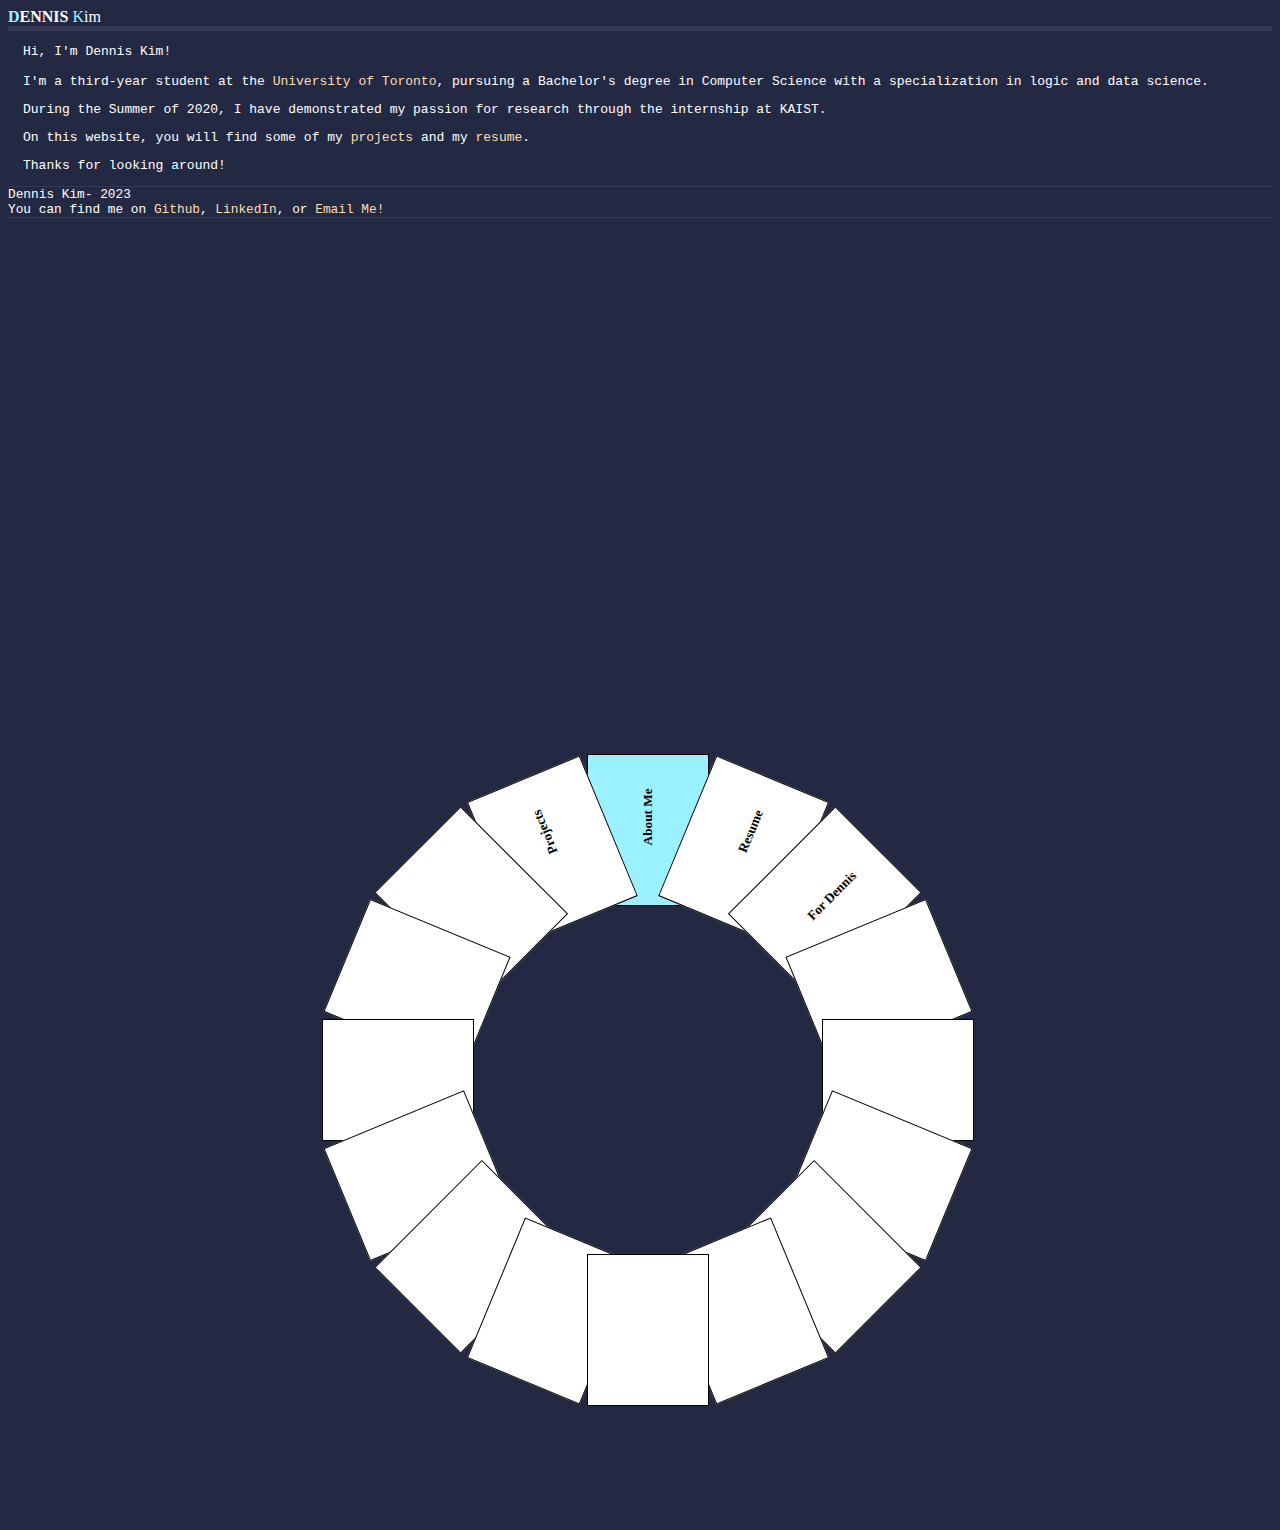
==== index.html @ 71136e2e "Update index.html" ====
<!DOCTYPE HTML>
<html>
	<head>
        
        <link rel="stylesheet" href="style.css" />
        <style>
			body{
				overflow: hidden;
			}
            #wheel .square:nth-child(13) {
                background-color: #9bf1ff;
                z-index: -1;
            }
            #wheel .square:nth-child(12) {
                z-index: 0;
            }
            #wheel .square:nth-child(14) {
                z-index: 0;
            }
            #wheel .square:nth-child(11) {
                z-index: 1;
            }
            #wheel .square:nth-child(15) {
                z-index: 1;
            }
            #wheel .square:nth-child(10) {
                z-index: 2;
            }
            #wheel .square:nth-child(16) {
                z-index: 2;
            }
            #wheel .square:nth-child(9) {
                z-index: 3;
            }
            #wheel .square:nth-child(1) {
                z-index: 3;
            }
            #wheel .square:nth-child(8) {
                z-index: 4;
            }
            #wheel .square:nth-child(2) {
                z-index: 4;
            }
            #wheel .square:nth-child(7) {
                z-index: 5;
            }
            #wheel .square:nth-child(3) {
                z-index: 5;
            }
            #wheel .square:nth-child(6) {
                z-index: 6;
            }
            #wheel .square:nth-child(4) {
                z-index: 6;
            }
            #wheel .square:nth-child(5) {
                z-index: 7;
            }
        </style>
    </head>

    <body>

        <div>
            <strong><a href="./index" class="active">D</a>ENNIS </strong> <span><a href="./index" class="active">K</a>im</span>
        </div>
        <div class="topborder">
              <p>Hi, I'm Dennis Kim! <br><br>I'm a third-year student at the <a rel="noopener noreferrer" target="_blank" href="https://www.utoronto.ca/">University of Toronto</a>, pursuing a Bachelor's degree in Computer Science with a specialization in logic and data science. </p>
              <p>During the Summer of 2020, I have demonstrated my passion for research through the internship at KAIST.</p>
              <p>On this website, you will find some of my <a class="text" href="./projects">projects</a> and my <a class="text" href="./assets/d-kim-resume.pdf">resume</a>.</p>
              <p>Thanks for looking around!</p>
        </div>

        <footer id="footer">
            <ul class="copyright">
                <li>Dennis Kim- 2023</li>
                <li>You can find me on&nbsp <a rel="noopener noreferrer" target="_blank" href='https://github.com/alvolate'>Github</a>, <a rel="noopener noreferrer" target="_blank" href='https://www.linkedin.com/in/taeyang-kim-4b03581b8/'>&nbspLinkedIn</a>, or <a rel="noopener noreferrer" target="_blank" href='mailto:taeyang.kim@mail.utoronto.ca'>&nbspEmail Me!</a></li>

            </ul>
        </footer>
        <div id="wheel">
            <div class="square"></div>
            <div class="square"></div>
            <div class="square"></div>
            <div class="square"></div>
            <div class="square"></div>
            <div class="square"></div>
            <div class="square"></div>
            <div class="square"></div>
            <div class="square"></div>
            <div class="square"></div>
            <div class="square"></div>
            <div class="square" onclick="goToLink('./projects')"><h5>Projects</h5></div>
            <div class="square"onclick="goToLink('./index')"><h5>About Me</h5></div>
            <div class="square" onclick="goToLink('./assets/d-kim-resume.pdf')"><h5>Resume</h5></div>
            <div class="square" onclick="goToLink('/for_me')"><h5>For Dennis</h5></div>
            <div class="square"></div>
        

        </div>

        
        <script>
            var wheel = document.getElementById("wheel");
            
            var isDragging = false;
            var startX = 0;
            var currentX = 0;
            var rotation = 0;
            wheel.addEventListener("mousedown", function(event) {
                isDragging = true;
                startX = event.clientX;
                currentX = event.clientX;
            });

            wheel.addEventListener("mouseup", function(event) {
                isDragging = false;
            });

            wheel.addEventListener("mousemove", function(event) {
                if (isDragging) {
                    var deltaX = event.clientX - currentX;
                    rotation += deltaX;
                    wheel.style.transform = "rotate(" + rotation + "deg)";
                    
                    currentX = event.clientX;
                }
            });

            wheel.addEventListener("animationend", function(event) {
                wheel.style.animation = "none";
            });
            function goToLink(url) {
            window.location.href = url;
            }
</script>
        </script>

    </body>
</html>
---- style.css ----
:root {
    --trans:250px;
}
body{
    background: #242943;

    color: #ffffff;
    
}
p{
    margin-left: 15px;
    margin-right:15px;
    font-family: 'Space Mono', monospace;
    font-size: 13px;
}

h5{
    position: absolute;
    right: 25pt;
    top: 25%;
    color:black;
	font-family: "Times New Roman", Times, serif;
    user-select: none;
}
h5:hover {
    transform: translateY(2pt) translateX(2pt);
}
a {
    color: #fcddb5;
    text-decoration: none;
}
li {
    display: inline;
    font-family: 'Space Mono', monospace;
    display:flex;
    margin:px;
}
.active {
    text-decoration: none;
    color: #9bf1ff;  
}
.topborder{
    border-top: solid 5px rgba(212, 212, 255, 0.1);
}
.square {
    width: 150px;
    height: 120px;
    position: absolute;
    transform: translate(-50%, -50%);
    background-color: white;
    border: 1px solid black;

}
a:hover {
    color: #9bf1ff;  
    transform: translateY(2px) translateX(2px);
}


#wheel {
    position: absolute;
    width: 100vw;
    height: 100vh;
    display: flex;
    justify-content: center;
    align-items: center;
    bottom:0;
    margin-bottom: -70vh;
    border-radius: 10px;
    z-index: -1;
}
#wheel .square {
    position: absolute;
    overflow:hidden;
    cursor: pointer;
}

#wheel .square:nth-child(1) {
    transform: rotate(0deg) translateX(var(--trans)) ;
}
#wheel .square:nth-child(2) {
    transform: rotate(22.5deg) translateX(var(--trans)) ;
}
#wheel .square:nth-child(3) {
    transform: rotate(45deg) translateX(var(--trans)) ;
}
#wheel .square:nth-child(4) {
    transform: rotate(67.5deg)   translateX(var(--trans));
}

#wheel .square:nth-child(5) {
    transform: rotate(90deg) translateX(var(--trans)) ;
}

#wheel .square:nth-child(6) {
    transform: rotate(112.5deg) translateX(var(--trans)) ;
}
#wheel .square:nth-child(7) {
    transform: rotate(135deg) translateX(var(--trans)) ;
}

#wheel .square:nth-child(8) {
    transform: rotate(157.5deg) translateX(var(--trans)) ;
}

#wheel .square:nth-child(9) {
    transform: rotate(180deg) translateX(var(--trans)) ;
}
#wheel .square:nth-child(10) {
    transform: rotate(202.5deg) translateX(var(--trans));
}

#wheel .square:nth-child(11) {
    transform: rotate(225deg) translateX(var(--trans)) ;
}

#wheel .square:nth-child(12) {
    transform: rotate(247.5deg) translateX(var(--trans)) ;
}
#wheel .square:nth-child(13) {
    transform: rotate(270deg) translateX(var(--trans)) ;
}

#wheel .square:nth-child(14) {
    transform: rotate(292.5deg) translateX(var(--trans)) ;
}
#wheel .square:nth-child(15) {
    transform: rotate(315deg) translateX(var(--trans));

}
#wheel .square:nth-child(16) {
    transform: rotate(337.5deg) translateX(var(--trans)) ;
    
}
footer .copyright {
    border-top: solid 1px rgba(212, 212, 255, 0.1);
	border-bottom: solid 1px rgba(212, 212, 255, 0.1);
    font-size: 0.8em;

	padding-left: 0;
}   

@media screen and (max-height: 600px) {
    :root {
        --trans:40vh;
    }
    .square {
        width: 20vh;
        height: 15vh;
        position: absolute;
        transform: translate(-50%, -50%);
        background-color: white;
        border: 1px solid black;
    
    }
}
@media screen and (max-height: 350px) {
    :root {
        --trans:40vh;
    }
    .square {
        width: 0vh;
        height: 0vh;
        position: relative;
        transform: translate(-50%, -50%);
        border: 0px ;
    
    }
}
h4{
	content: '';
	border-bottom: solid 2px ;
	margin-bottom:10pt;
	display: block;
	width: 100%;
}
h6{
	font-size: 0.6em;
	font-weight: 600;
	letter-spacing: 0.25em;
	margin-bottom: 10pt;
	margin-top: 0;
	margin-left: 10pt;
	transform: skew(-20deg);
}
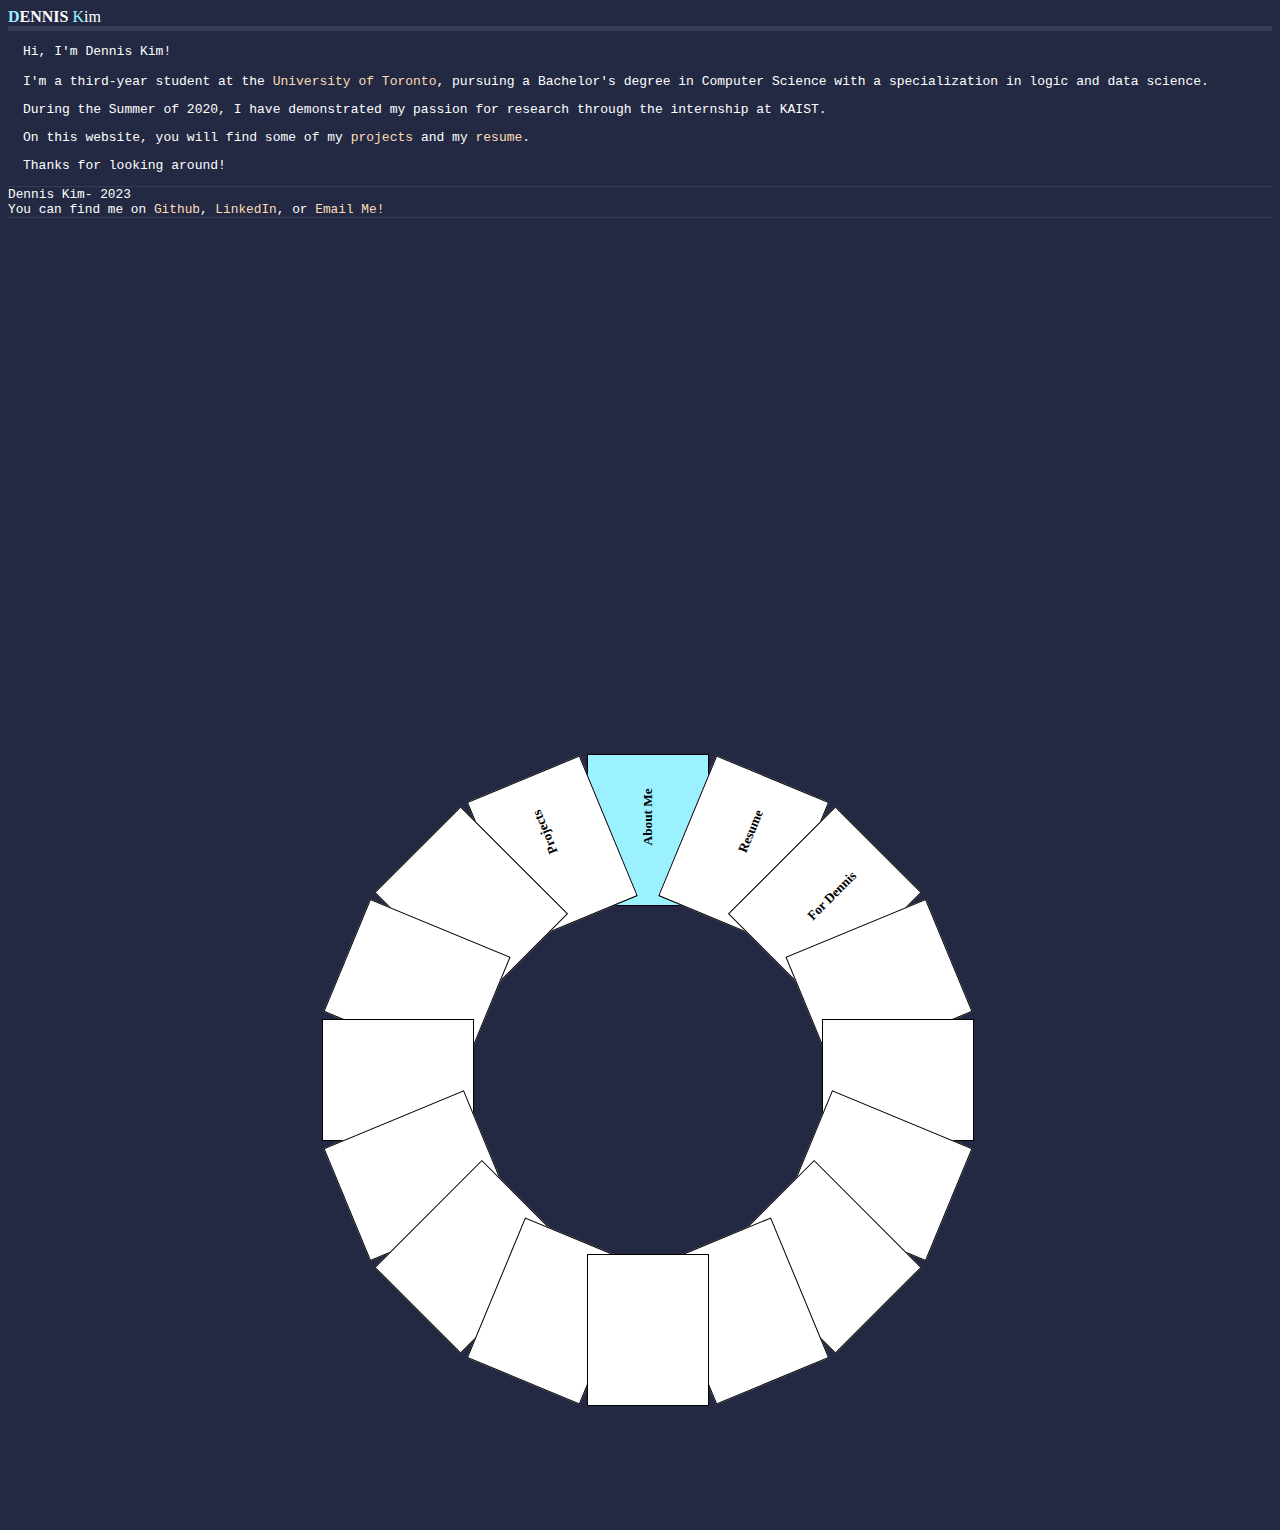
==== commit 2f691f99: "Update index.html" ====
--- a/index.html
+++ b/index.html
@@ -4,9 +4,11 @@
         
         <link rel="stylesheet" href="style.css" />
         <style>
-			body{
-				overflow: hidden;
-			}
+	     html, body {
+    		max-width: 100%;
+    		max-height: 100%;
+    		overflow: hidden;
+	    }
             #wheel .square:nth-child(13) {
                 background-color: #9bf1ff;
                 z-index: -1;
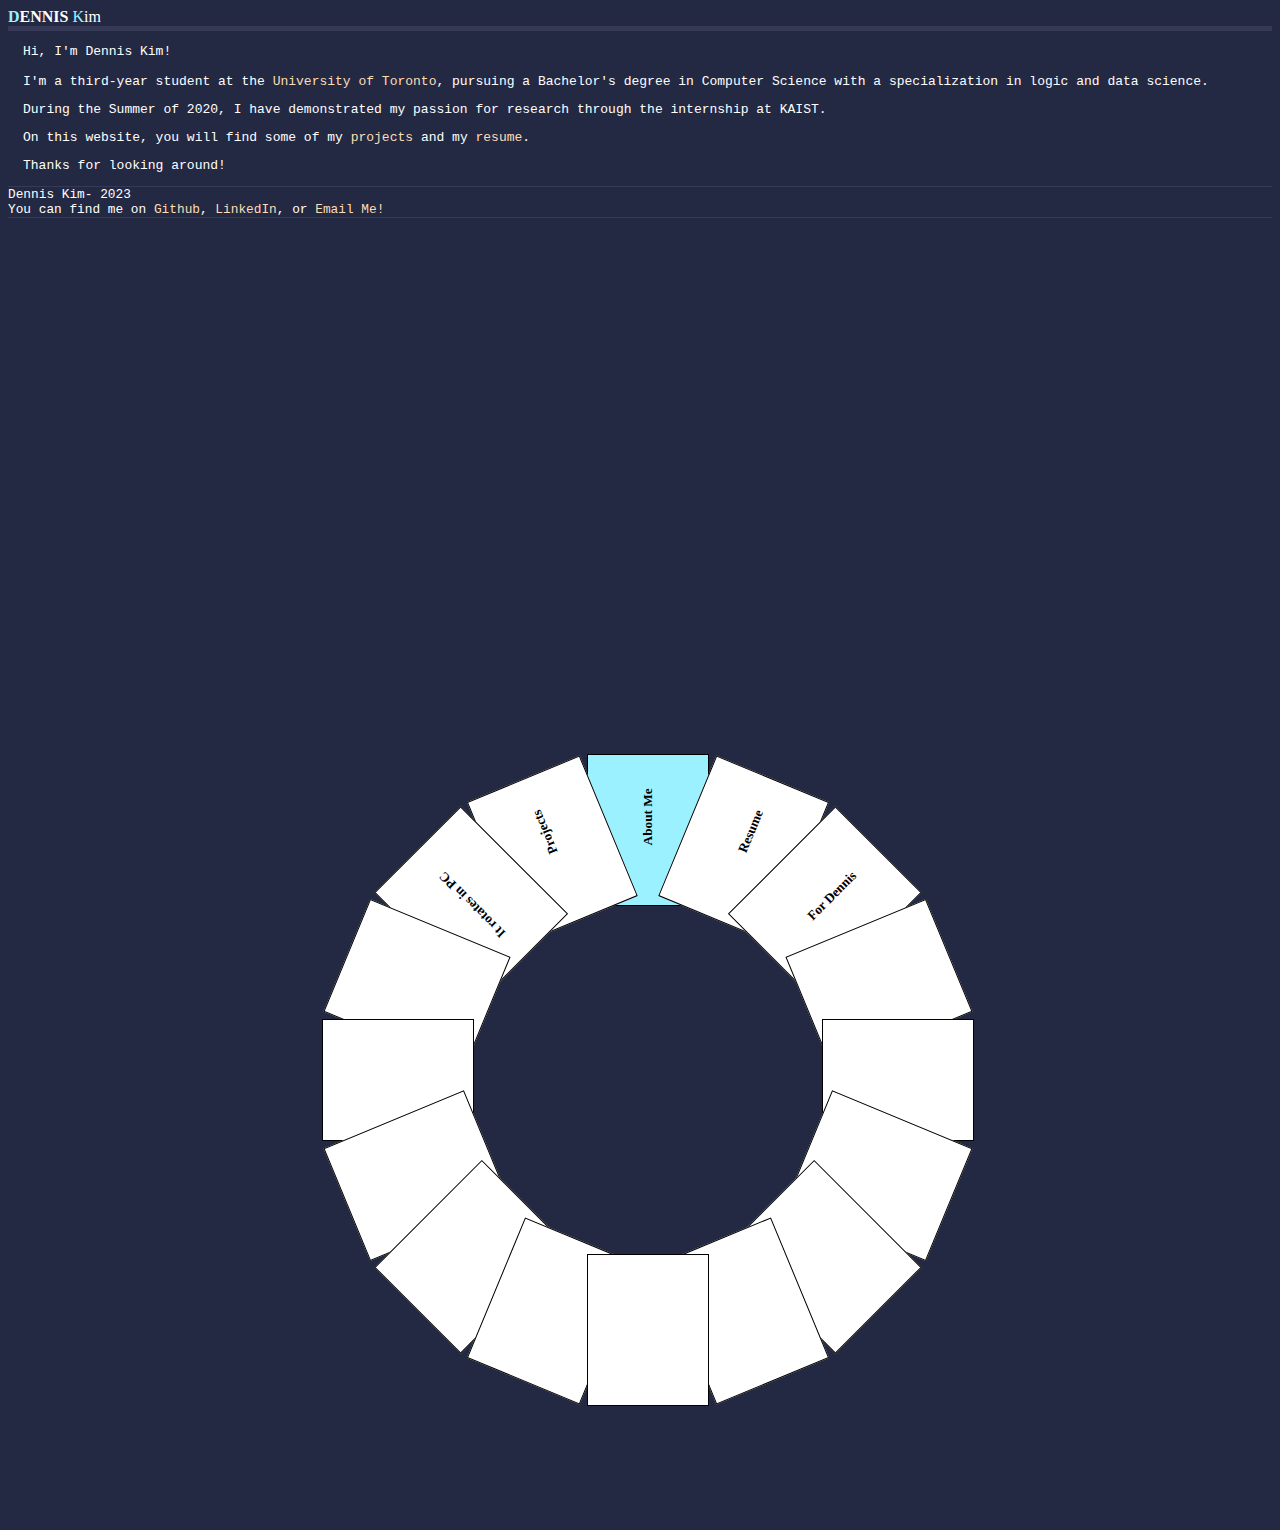
==== commit 395ccbfd: "Update index.html" ====
--- a/index.html
+++ b/index.html
@@ -4,11 +4,9 @@
         
         <link rel="stylesheet" href="style.css" />
         <style>
-	     html, body {
-    		max-width: 100%;
-    		max-height: 100%;
-    		overflow: hidden;
-	    }
+			body{
+				overflow: hidden;
+			}
             #wheel .square:nth-child(13) {
                 background-color: #9bf1ff;
                 z-index: -1;
@@ -64,7 +62,7 @@
     <body>
 
         <div>
-            <strong><a href="./index" class="active">D</a>ENNIS </strong> <span><a href="./index" class="active">K</a>im</span>
+            <strong><a href="index.html" class="active">D</a>ENNIS </strong> <span><a href="index.html" class="active">K</a>im</span>
         </div>
         <div class="topborder">
               <p>Hi, I'm Dennis Kim! <br><br>I'm a third-year student at the <a rel="noopener noreferrer" target="_blank" href="https://www.utoronto.ca/">University of Toronto</a>, pursuing a Bachelor's degree in Computer Science with a specialization in logic and data science. </p>
@@ -91,11 +89,11 @@
             <div class="square"></div>
             <div class="square"></div>
             <div class="square"></div>
-            <div class="square"></div>
-            <div class="square" onclick="goToLink('./projects')"><h5>Projects</h5></div>
-            <div class="square"onclick="goToLink('./index')"><h5>About Me</h5></div>
+            <div class="square"><h5>It rotates in PC</h5></div>
+            <div class="square" onclick="goToLink('./projects.html')"><h5>Projects</h5></div>
+            <div class="square"><h5>About Me</h5></div>
             <div class="square" onclick="goToLink('./assets/d-kim-resume.pdf')"><h5>Resume</h5></div>
-            <div class="square" onclick="goToLink('/for_me')"><h5>For Dennis</h5></div>
+            <div class="square" onclick="goToLink('/for_me.html')"><h5>For Dennis</h5></div>
             <div class="square"></div>
         
 
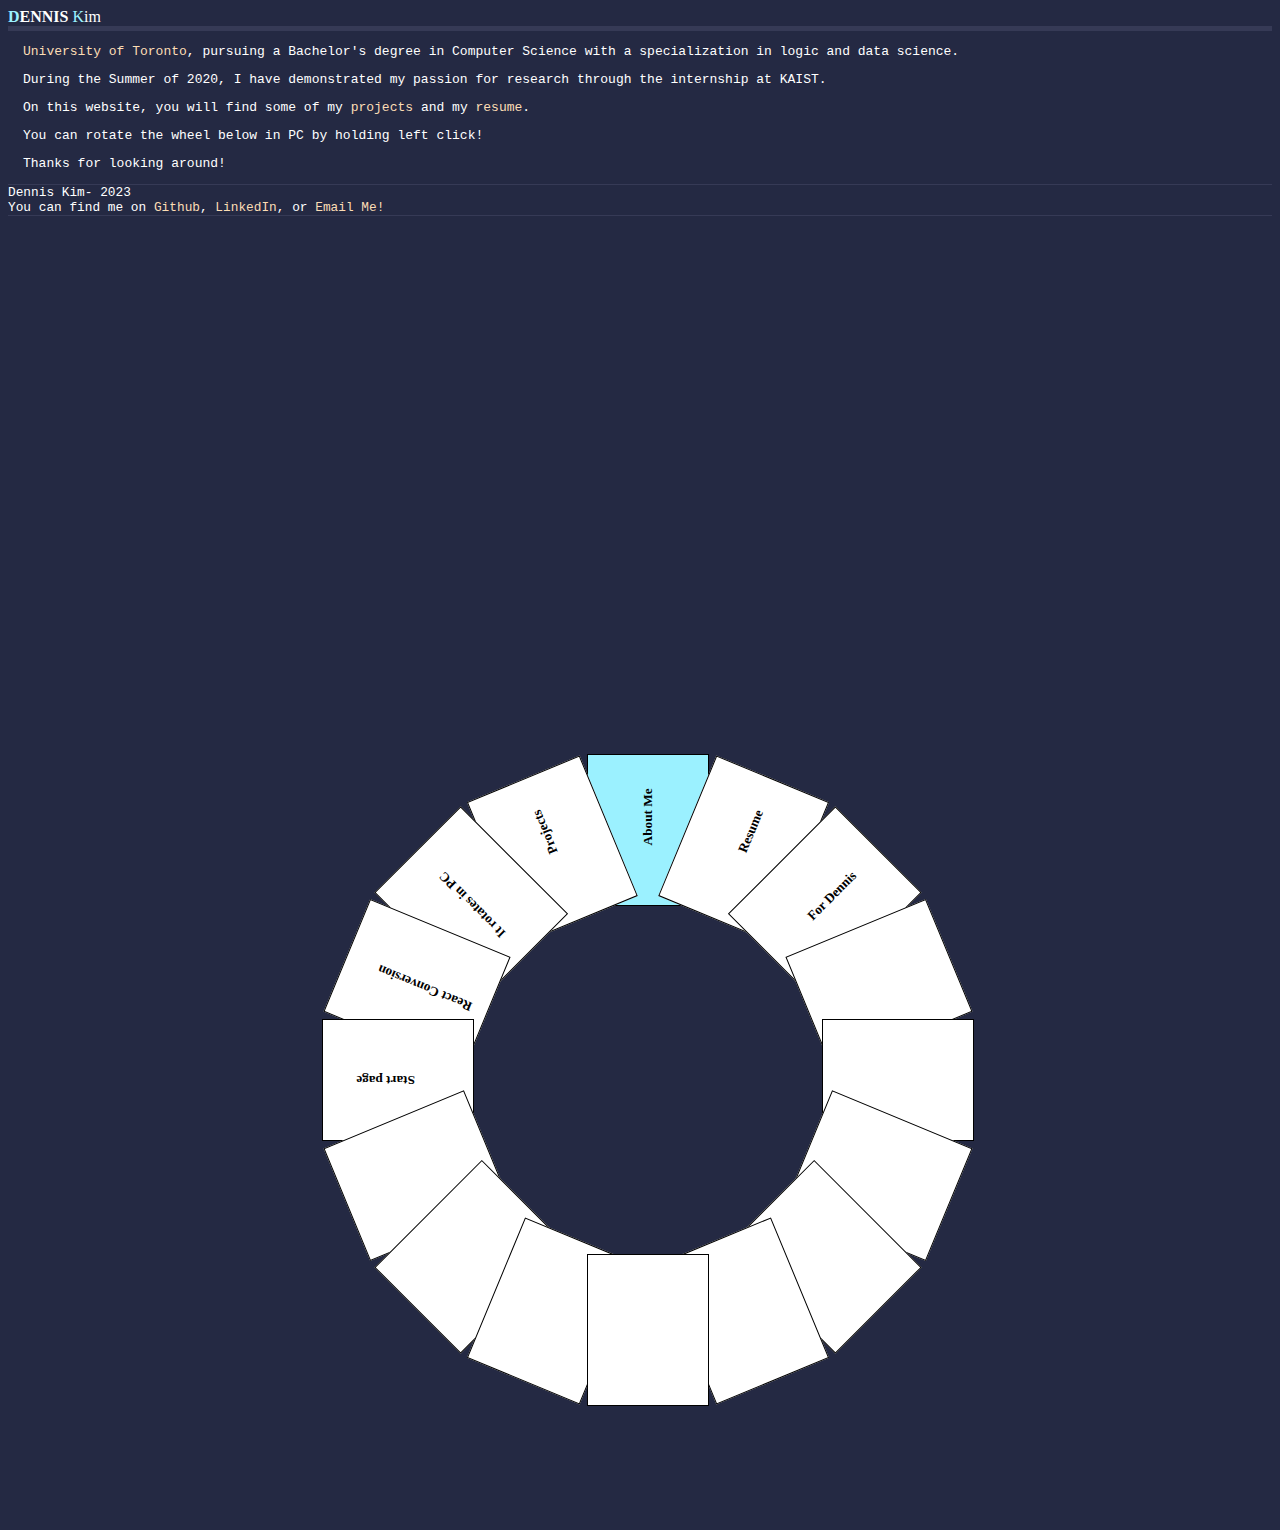
==== commit 620996c9: "Update index.html" ====
--- a/index.html
+++ b/index.html
@@ -65,10 +65,12 @@
             <strong><a href="index.html" class="active">D</a>ENNIS </strong> <span><a href="index.html" class="active">K</a>im</span>
         </div>
         <div class="topborder">
+		<p> <a href="https://alvolate.github.io/SNS_clone/#/>사람의 꿈은 끝나지 않아</a></p>
               <p>Hi, I'm Dennis Kim! <br><br>I'm a third-year student at the <a rel="noopener noreferrer" target="_blank" href="https://www.utoronto.ca/">University of Toronto</a>, pursuing a Bachelor's degree in Computer Science with a specialization in logic and data science. </p>
               <p>During the Summer of 2020, I have demonstrated my passion for research through the internship at KAIST.</p>
               <p>On this website, you will find some of my <a class="text" href="./projects">projects</a> and my <a class="text" href="./assets/d-kim-resume.pdf">resume</a>.</p>
-              <p>Thanks for looking around!</p>
+	      <p>You can rotate the wheel below in PC by holding left click!</p>
+	      <p>Thanks for looking around!</p>
         </div>
 
         <footer id="footer">
@@ -87,8 +89,8 @@
             <div class="square"></div>
             <div class="square"></div>
             <div class="square"></div>
-            <div class="square"></div>
-            <div class="square"></div>
+            <div class="square" onClick="goToLink('./browser_start.html')"><h5>Start page</h5></div>
+            <div class="square" onClick="goToLink('./react_JS.html')"><h5>React Conversion</h5></div>
             <div class="square"><h5>It rotates in PC</h5></div>
             <div class="square" onclick="goToLink('./projects.html')"><h5>Projects</h5></div>
             <div class="square"><h5>About Me</h5></div>
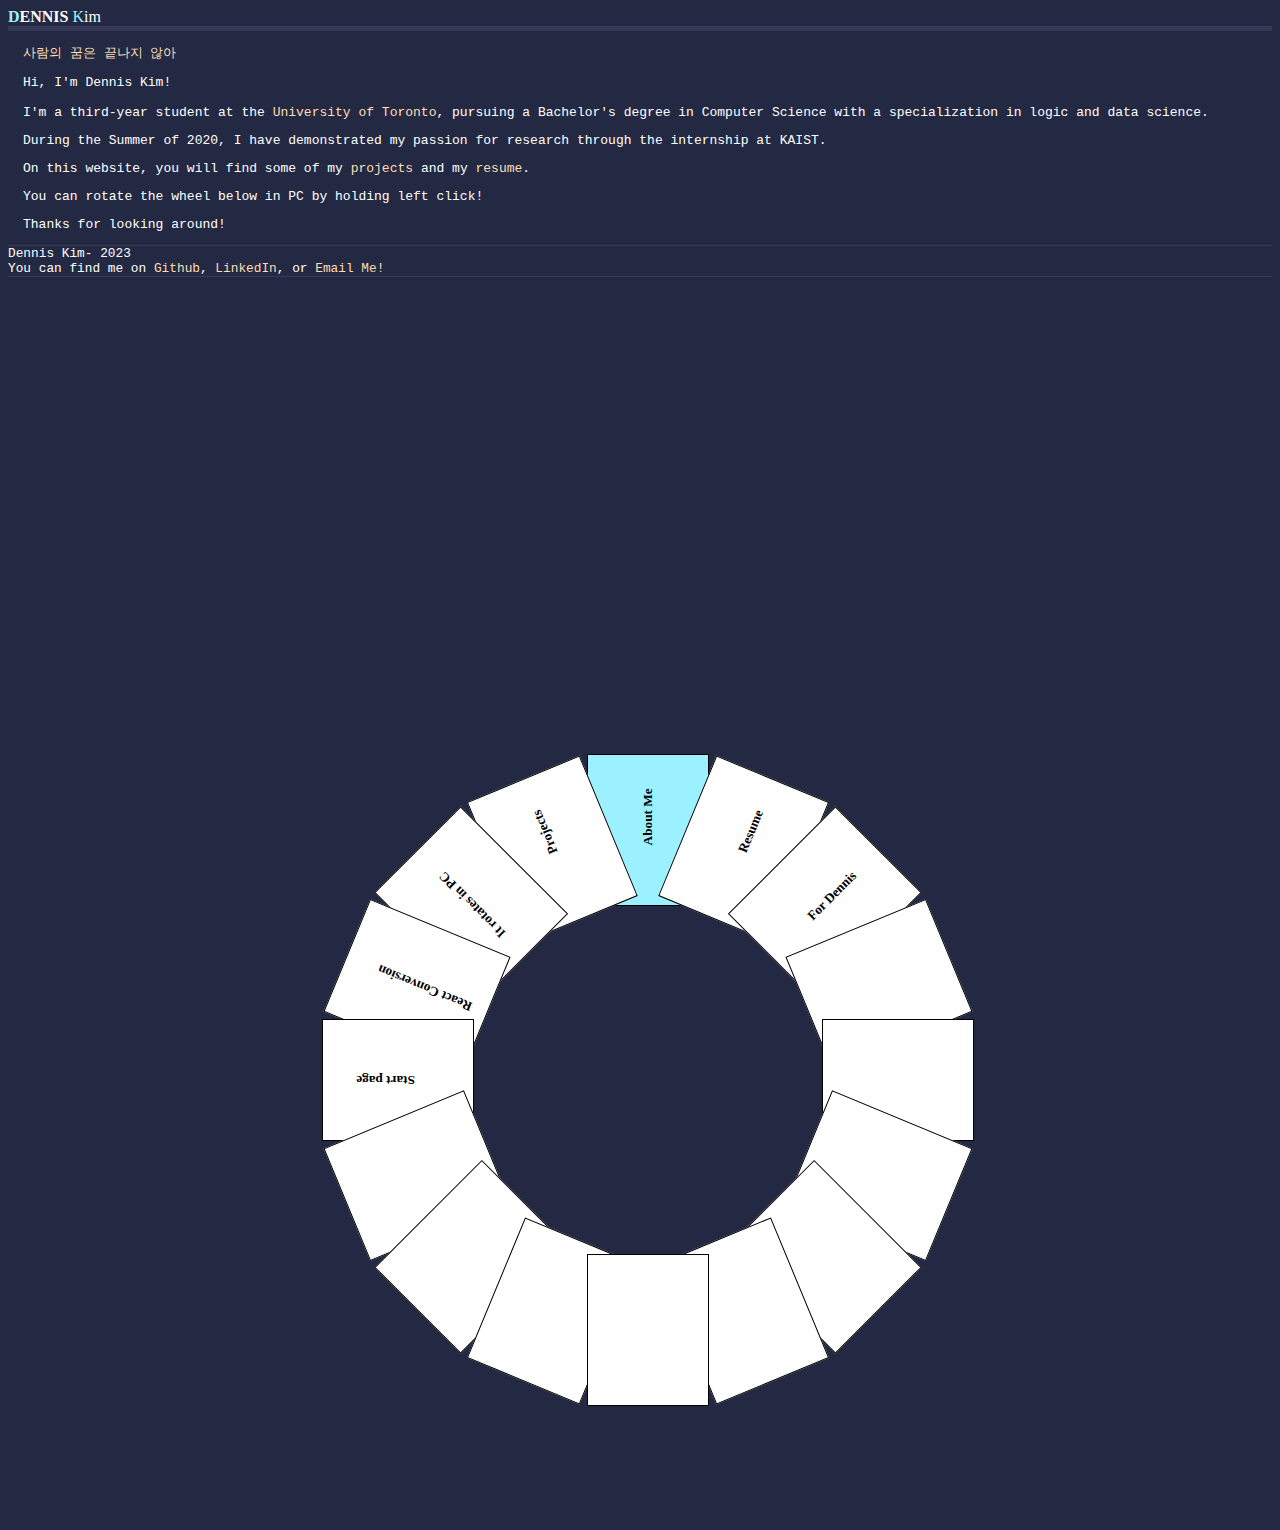
==== commit cba5eec0: "Update index.html" ====
--- a/index.html
+++ b/index.html
@@ -65,7 +65,7 @@
             <strong><a href="index.html" class="active">D</a>ENNIS </strong> <span><a href="index.html" class="active">K</a>im</span>
         </div>
         <div class="topborder">
-		<p> <a href="https://alvolate.github.io/SNS_clone/#/>사람의 꿈은 끝나지 않아</a></p>
+		<p> <a href="https://alvolate.github.io/SNS_clone/">사람의 꿈은 끝나지 않아</a></p>
               <p>Hi, I'm Dennis Kim! <br><br>I'm a third-year student at the <a rel="noopener noreferrer" target="_blank" href="https://www.utoronto.ca/">University of Toronto</a>, pursuing a Bachelor's degree in Computer Science with a specialization in logic and data science. </p>
               <p>During the Summer of 2020, I have demonstrated my passion for research through the internship at KAIST.</p>
               <p>On this website, you will find some of my <a class="text" href="./projects">projects</a> and my <a class="text" href="./assets/d-kim-resume.pdf">resume</a>.</p>
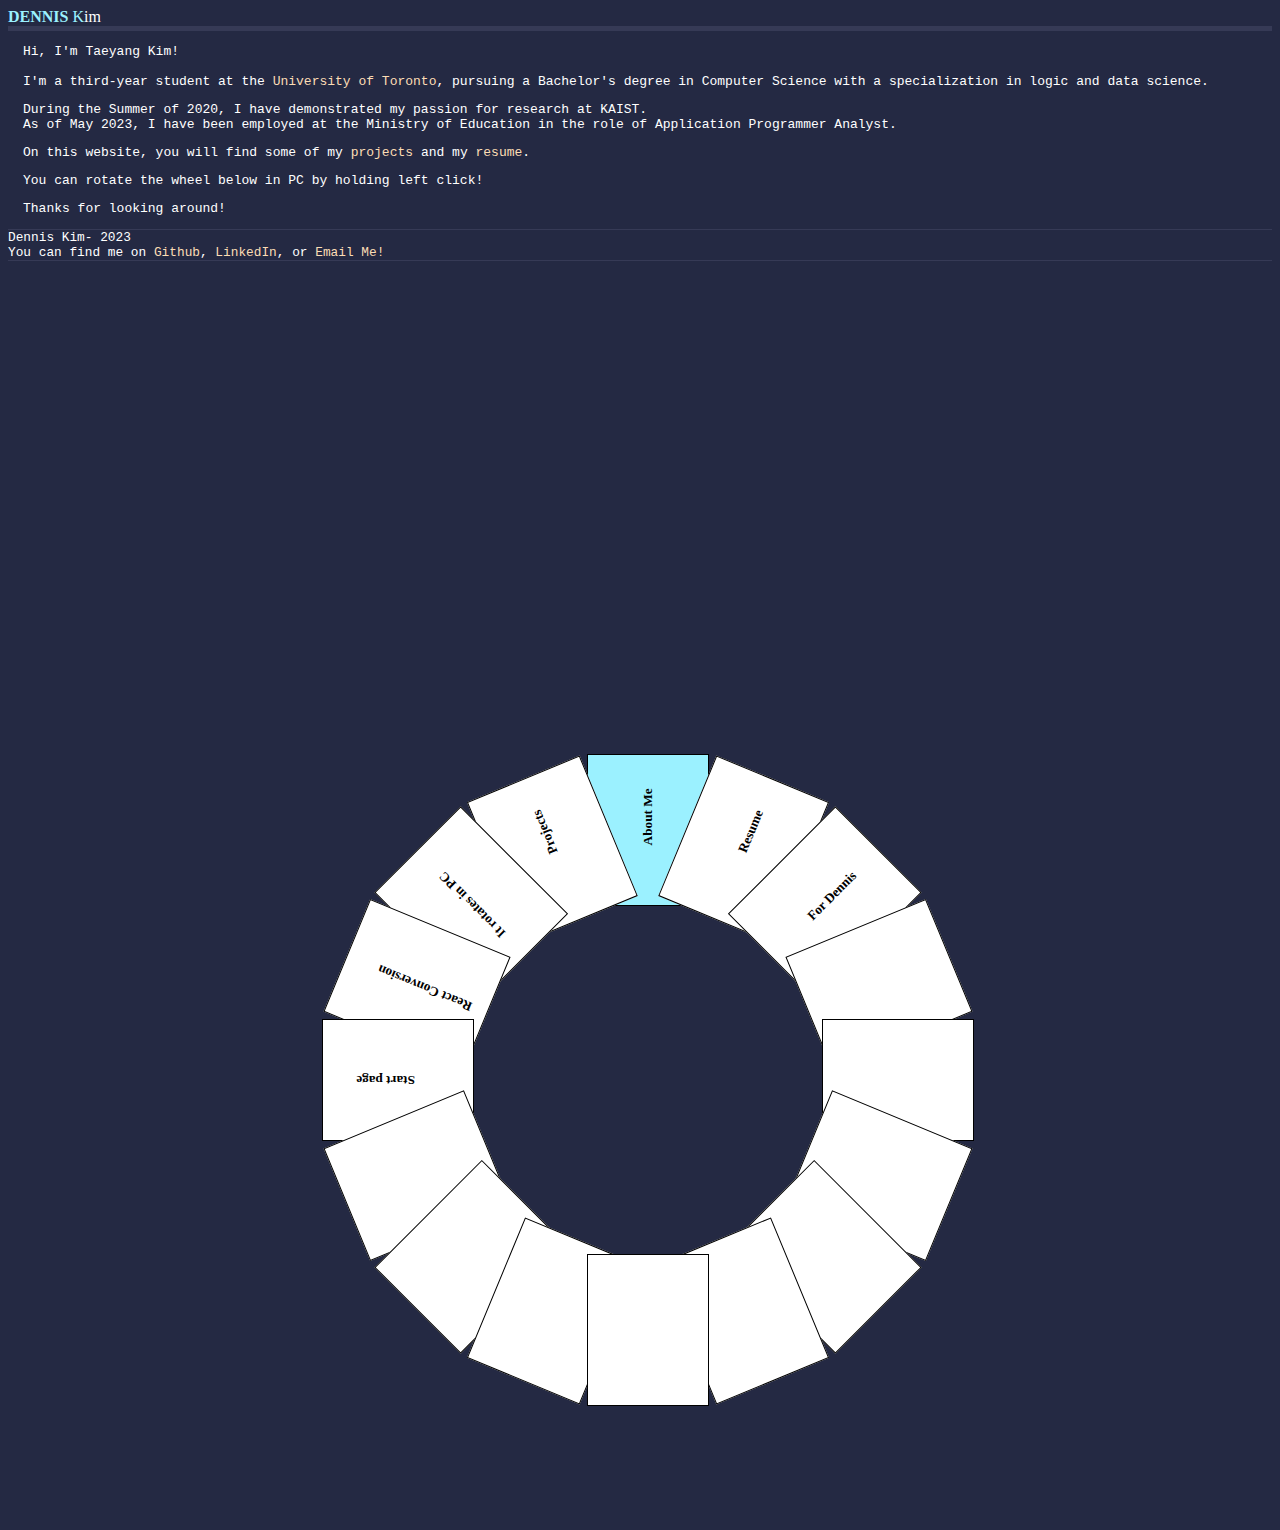
==== commit 0f845835: "updated projects and resume" ====
--- a/index.html
+++ b/index.html
@@ -62,13 +62,16 @@
     <body>
 
         <div>
-            <strong><a href="index.html" class="active">D</a>ENNIS </strong> <span><a href="index.html" class="active">K</a>im</span>
+            <strong><a href="index.html" class="active">DENNIS</a> </strong> <span><a href="index.html" class="active">K</a>im</span>
         </div>
         <div class="topborder">
-		<p> <a href="https://alvolate.github.io/SNS_clone/">사람의 꿈은 끝나지 않아</a></p>
-              <p>Hi, I'm Dennis Kim! <br><br>I'm a third-year student at the <a rel="noopener noreferrer" target="_blank" href="https://www.utoronto.ca/">University of Toronto</a>, pursuing a Bachelor's degree in Computer Science with a specialization in logic and data science. </p>
-              <p>During the Summer of 2020, I have demonstrated my passion for research through the internship at KAIST.</p>
-              <p>On this website, you will find some of my <a class="text" href="./projects">projects</a> and my <a class="text" href="./assets/d-kim-resume.pdf">resume</a>.</p>
+		<p> 
+              <p>Hi, I'm Taeyang Kim! <br><br>I'm a third-year student at the <a rel="noopener noreferrer" target="_blank" href="https://www.utoronto.ca/">University of Toronto</a>, pursuing a Bachelor's degree in Computer Science with a specialization in logic and data science. </p>
+              <p>During the Summer of 2020, I have demonstrated my passion for research at KAIST.<br/>
+                 As of May 2023, I have been employed at the Ministry of Education in the role of Application Programmer Analyst.
+
+              </p>
+              <p>On this website, you will find some of my <a class="text" href="./projects">projects</a> and my <a class="text" href="./tykim_resume.pdf">resume</a>.</p>
 	      <p>You can rotate the wheel below in PC by holding left click!</p>
 	      <p>Thanks for looking around!</p>
         </div>
@@ -94,8 +97,8 @@
             <div class="square"><h5>It rotates in PC</h5></div>
             <div class="square" onclick="goToLink('./projects.html')"><h5>Projects</h5></div>
             <div class="square"><h5>About Me</h5></div>
-            <div class="square" onclick="goToLink('./assets/d-kim-resume.pdf')"><h5>Resume</h5></div>
-            <div class="square" onclick="goToLink('/for_me.html')"><h5>For Dennis</h5></div>
+            <div class="square" onclick="goToLink('./tykim_resume.pdf')"><h5>Resume</h5></div>
+            <div class="square" onclick="goToLink('./for_me.html')"><h5>For Dennis</h5></div>
             <div class="square"></div>
         
 
@@ -135,7 +138,6 @@
             function goToLink(url) {
             window.location.href = url;
             }
-</script>
         </script>
 
     </body>
